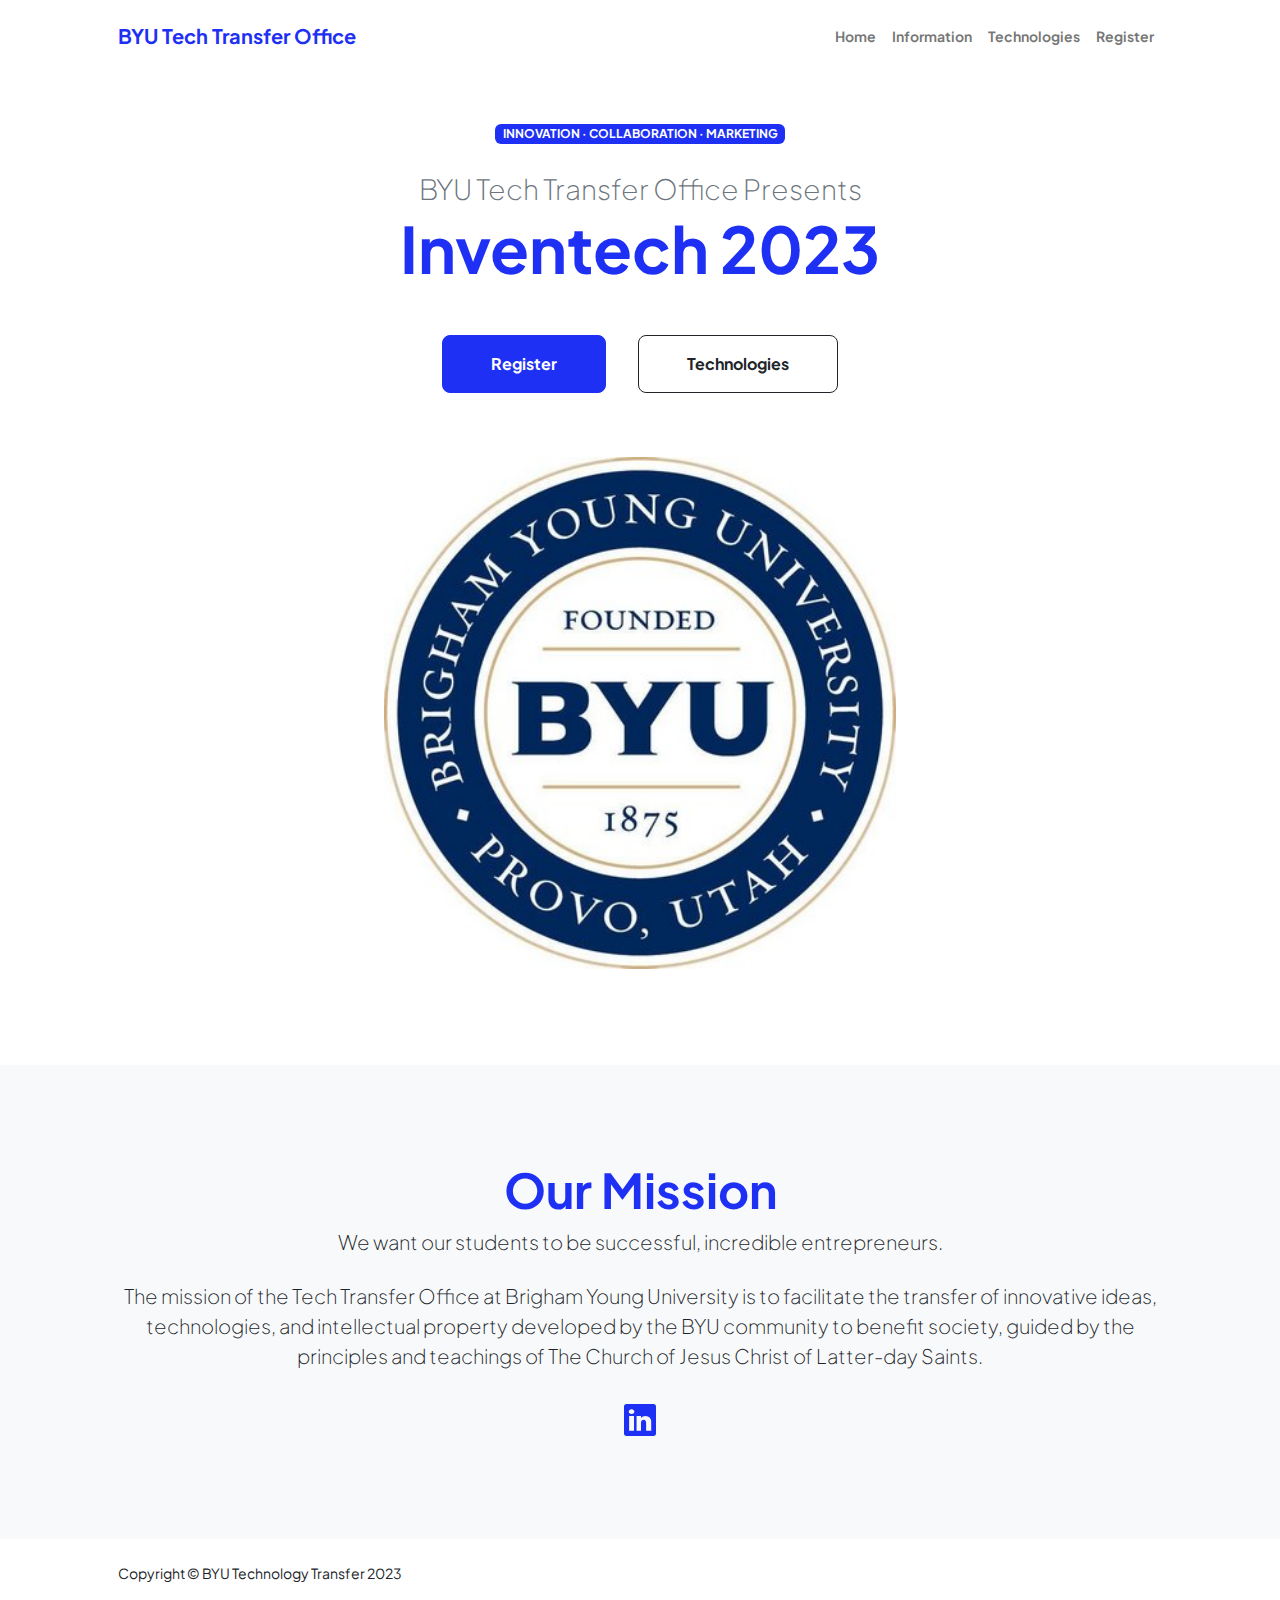
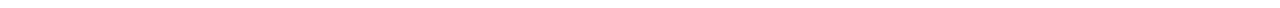
==== index.html @ c019628e "Add files via upload" ====
<!DOCTYPE html>
<html lang="en">
    <head>
        <meta charset="utf-8" />
        <meta name="viewport" content="width=device-width, initial-scale=1, shrink-to-fit=no" />
        <meta name="description" content="" />
        <meta name="author" content="" />
        <title>TTO Competition</title>
        <link rel="icon" type="image/x-icon" href="assets/favicon.ico" />
        <link rel="preconnect" href="https://fonts.googleapis.com" />
        <link rel="preconnect" href="https://fonts.gstatic.com" crossorigin />
        <link href="https://fonts.googleapis.com/css2?family=Plus+Jakarta+Sans:wght@100;200;300;400;500;600;700;800;900&amp;display=swap" rel="stylesheet" />
        <link href="https://cdn.jsdelivr.net/npm/bootstrap-icons@1.8.1/font/bootstrap-icons.css" rel="stylesheet" />
        <link href="css/styles.css" rel="stylesheet" />
    </head>
    <body class="d-flex flex-column h-100">
        <main class="flex-shrink-0">
            <nav class="navbar navbar-expand-lg navbar-light bg-white py-3">
                <div class="container px-5">
                    <a class="navbar-brand" href="index.html"><span class="fw-bolder text-primary">BYU Tech Transfer Office</span></a>
                    <button class="navbar-toggler" type="button" data-bs-toggle="collapse" data-bs-target="#navbarSupportedContent" aria-controls="navbarSupportedContent" aria-expanded="false" aria-label="Toggle navigation"><span class="navbar-toggler-icon"></span></button>
                    <div class="collapse navbar-collapse" id="navbarSupportedContent">
                        <ul class="navbar-nav ms-auto mb-2 mb-lg-0 small fw-bolder">
                            <li class="nav-item"><a class="nav-link" href="index.html">Home</a></li>
                            <li class="nav-item"><a class="nav-link" href="information.html">Information</a></li>
                            <li class="nav-item"><a class="nav-link" href="technologies.html">Technologies</a></li>
                            <li class="nav-item"><a class="nav-link" href="register.html">Register</a></li>
                        </ul>
                    </div>
                </div>
            </nav>
            <header class="py-5">
                <div class="container px-5 pb-5">
                    <div class="row gx-5 align-items-center">
                        <div class="col-xxl-5">
                            <div class="text-center text-xxl-start">
                                <div class="badge bg-gradient-primary-to-secondary text-white mb-4"><div class="text-uppercase">Innovation &middot; Collaboration &middot; Marketing</div></div>
                                <div class="fs-3 fw-light text-muted">BYU Tech Transfer Office Presents</div>
                                <h1 class="display-3 fw-bolder mb-5"><span class="text-gradient d-inline">Inventech 2023</span></h1>
                                <div class="d-grid gap-3 d-sm-flex justify-content-sm-center justify-content-xxl-start mb-3">
                                    <a class="btn btn-primary btn-lg px-5 py-3 me-sm-3 fs-6 fw-bolder" href="register.html">Register</a>
                                    <a class="btn btn-outline-dark btn-lg px-5 py-3 fs-6 fw-bolder" href="technologies.html">Technologies</a>
                                </div>
                            </div>
                        </div>
                        <div class="col-xxl-7">
                            <div class="d-flex justify-content-center mt-5 mt-xxl-0">
                                <div class="profile bg-gradient-primary-to-secondary">
                                    <img class="profile-img" src="assets/BYU logo.jpeg" alt="..." />
                                    <div class="dots-1">
                                        <svg version="1.1" xmlns="http://www.w3.org/2000/svg" xmlns:xlink="http://www.w3.org/1999/xlink" x="0px" y="0px" viewBox="0 0 191.6 1215.4" style="enable-background: new 0 0 191.6 1215.4" xml:space="preserve">
                                            <g transform="translate(0.000000,1280.000000) scale(0.100000,-0.100000)">
                                            </g>
                                        </svg>
                                    </div>
                                    <div class="dots-2">
                                        <svg version="1.1" xmlns="http://www.w3.org/2000/svg" xmlns:xlink="http://www.w3.org/1999/xlink" x="0px" y="0px" viewBox="0 0 191.6 1215.4" style="enable-background: new 0 0 191.6 1215.4" xml:space="preserve">
                                            <g transform="translate(0.000000,1280.000000) scale(0.100000,-0.100000)">
                                            </g>
                                        </svg>
                                    </div>
                                    <div class="dots-3">
                                        <svg version="1.1" xmlns="http://www.w3.org/2000/svg" xmlns:xlink="http://www.w3.org/1999/xlink" x="0px" y="0px" viewBox="0 0 191.6 1215.4" style="enable-background: new 0 0 191.6 1215.4" xml:space="preserve">
                                            <g transform="translate(0.000000,1280.000000) scale(0.100000,-0.100000)">
                                            </g>
                                        </svg>
                                    </div>
                                    <div class="dots-4">
                                        <svg version="1.1" xmlns="http://www.w3.org/2000/svg" xmlns:xlink="http://www.w3.org/1999/xlink" x="0px" y="0px" viewBox="0 0 191.6 1215.4" style="enable-background: new 0 0 191.6 1215.4" xml:space="preserve">
                                            <g transform="translate(0.000000,1280.000000) scale(0.100000,-0.100000)">
                                            </g>
                                        </svg>
                                    </div>
                                </div>
                            </div>
                        </div>
                    </div>
                </div>
            </header>
            <section class="bg-light py-5">
                <div class="container px-5">
                    <div class="row gx-5 justify-content-center">
                        <div class="col-xxl-8">
                            <div class="text-center my-5">
                                <h2 class="display-5 fw-bolder"><span class="text-gradient d-inline">Our Mission</span></h2>
                                <p class="lead fw-light mb-4">We want our students to be successful, incredible entrepreneurs.</p>
                                <p class="lead fw-light mb-4">The mission of the Tech Transfer Office at Brigham Young University is to facilitate the transfer of innovative ideas, technologies, and intellectual property developed by the BYU community to benefit society, guided by the principles and teachings of The Church of Jesus Christ of Latter-day Saints.</p>
                                <div class="d-flex justify-content-center fs-2 gap-4">
                                    <a class="text-gradient" href="https://www.linkedin.com/in/byu-technology-transfer-a9748b82"><i class="bi bi-linkedin"></i></a>
                                </div>
                            </div>
                        </div>
                    </div>
                </div>
            </section>
        </main>
        <!-- Footer-->
        <footer class="bg-white py-4 mt-auto">
            <div class="container px-5">
                <div class="row align-items-center justify-content-between flex-column flex-sm-row">
                    <div class="col-auto"><div class="small m-0">Copyright &copy;  BYU Technology Transfer 2023</div></div>
                    <div class="col-auto">
                    </div>
                </div>
            </div>
        </footer>
    </body>
</html>
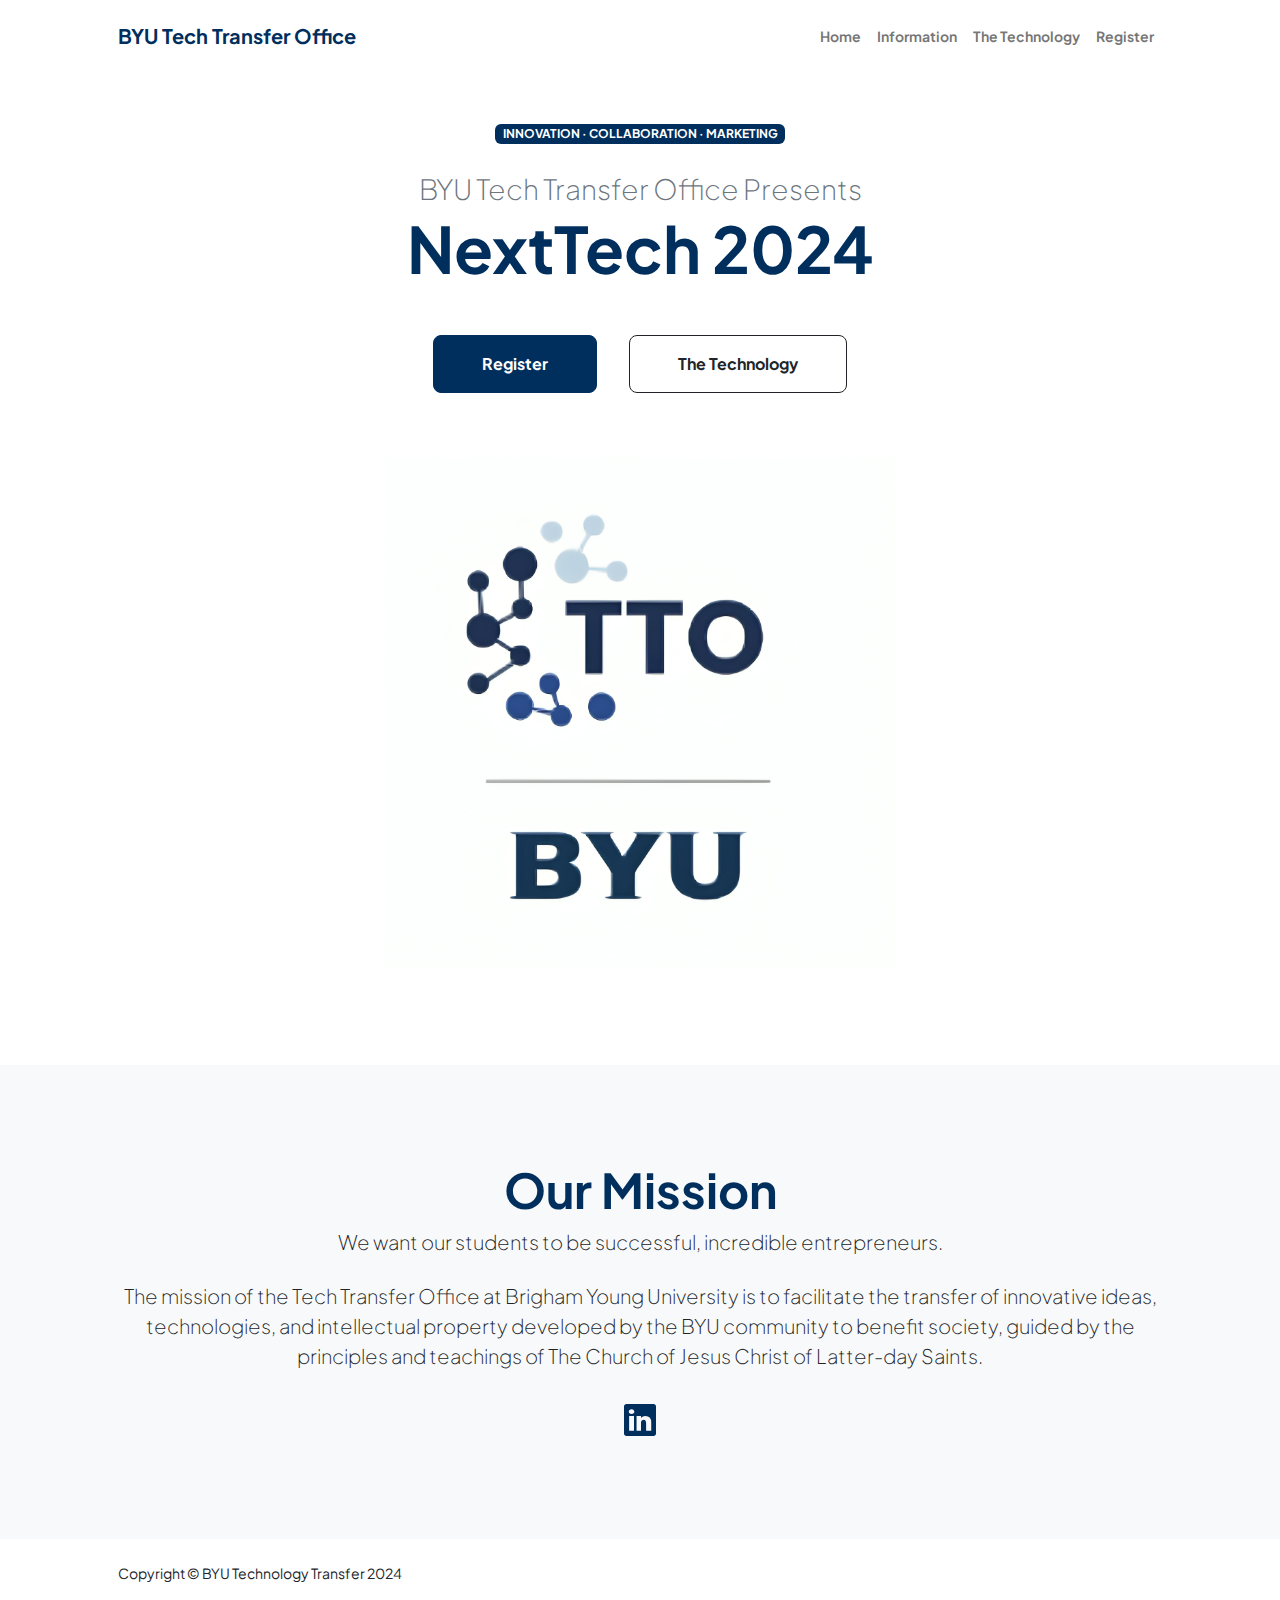
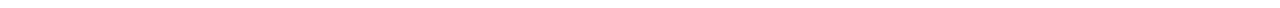
==== commit d659961d: "Add files via upload" ====
--- a/index.html
+++ b/index.html
@@ -23,7 +23,7 @@
                         <ul class="navbar-nav ms-auto mb-2 mb-lg-0 small fw-bolder">
                             <li class="nav-item"><a class="nav-link" href="index.html">Home</a></li>
                             <li class="nav-item"><a class="nav-link" href="information.html">Information</a></li>
-                            <li class="nav-item"><a class="nav-link" href="technologies.html">Technologies</a></li>
+                            <li class="nav-item"><a class="nav-link" href="technologies.html">The Technology</a></li>
                             <li class="nav-item"><a class="nav-link" href="register.html">Register</a></li>
                         </ul>
                     </div>
@@ -36,17 +36,17 @@
                             <div class="text-center text-xxl-start">
                                 <div class="badge bg-gradient-primary-to-secondary text-white mb-4"><div class="text-uppercase">Innovation &middot; Collaboration &middot; Marketing</div></div>
                                 <div class="fs-3 fw-light text-muted">BYU Tech Transfer Office Presents</div>
-                                <h1 class="display-3 fw-bolder mb-5"><span class="text-gradient d-inline">Inventech 2023</span></h1>
+                                <h1 class="display-3 fw-bolder mb-5"><span class="text-gradient d-inline">NextTech 2024</span></h1>
                                 <div class="d-grid gap-3 d-sm-flex justify-content-sm-center justify-content-xxl-start mb-3">
                                     <a class="btn btn-primary btn-lg px-5 py-3 me-sm-3 fs-6 fw-bolder" href="register.html">Register</a>
-                                    <a class="btn btn-outline-dark btn-lg px-5 py-3 fs-6 fw-bolder" href="technologies.html">Technologies</a>
+                                    <a class="btn btn-outline-dark btn-lg px-5 py-3 fs-6 fw-bolder" href="technologies.html">The Technology</a>
                                 </div>
                             </div>
                         </div>
                         <div class="col-xxl-7">
                             <div class="d-flex justify-content-center mt-5 mt-xxl-0">
                                 <div class="profile bg-gradient-primary-to-secondary">
-                                    <img class="profile-img" src="assets/BYU logo.jpeg" alt="..." />
+                                    <img class="profile-img" src="assets/ttologo.png" alt="..." />
                                     <div class="dots-1">
                                         <svg version="1.1" xmlns="http://www.w3.org/2000/svg" xmlns:xlink="http://www.w3.org/1999/xlink" x="0px" y="0px" viewBox="0 0 191.6 1215.4" style="enable-background: new 0 0 191.6 1215.4" xml:space="preserve">
                                             <g transform="translate(0.000000,1280.000000) scale(0.100000,-0.100000)">
@@ -98,7 +98,7 @@
         <footer class="bg-white py-4 mt-auto">
             <div class="container px-5">
                 <div class="row align-items-center justify-content-between flex-column flex-sm-row">
-                    <div class="col-auto"><div class="small m-0">Copyright &copy;  BYU Technology Transfer 2023</div></div>
+                    <div class="col-auto"><div class="small m-0">Copyright &copy;  BYU Technology Transfer 2024</div></div>
                     <div class="col-auto">
                     </div>
                 </div>
